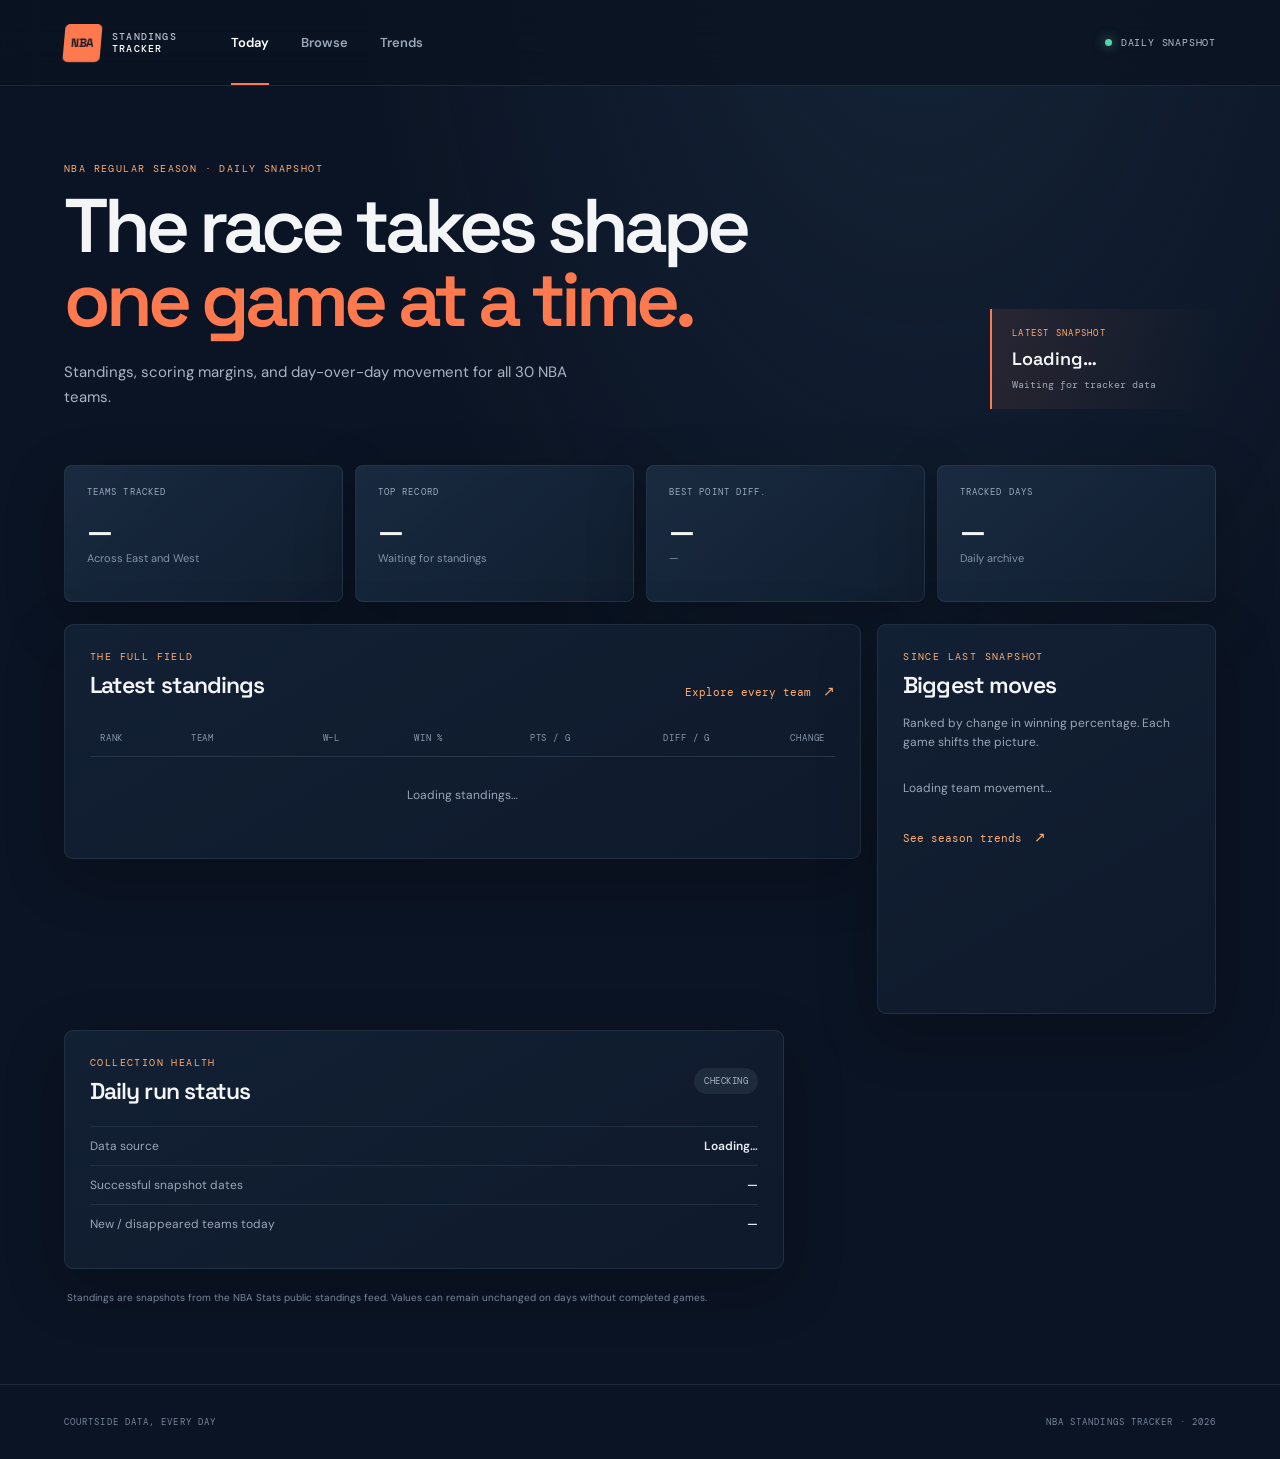
==== site/index.html @ 02a45464 "Build Today Browse and Trends pages" ====
<!doctype html>
<html lang="en">
<head>
  <meta charset="utf-8">
  <meta name="viewport" content="width=device-width, initial-scale=1">
  <meta name="theme-color" content="#0b1424">
  <meta name="description" content="A daily NBA standings tracker with historical trends and team-level snapshots.">
  <link rel="manifest" href="manifest.webmanifest">
  <link rel="icon" href="icon.svg" type="image/svg+xml">
  <link rel="stylesheet" href="assets/site.css">
  <title>NBA Standings Tracker · Today</title>
</head>
<body data-page="today">
  <header class="site-header">
    <a class="brand" href="index.html" aria-label="NBA Standings Tracker home">
      <span class="brand-mark">NBA</span><span>STANDINGS<br><b>TRACKER</b></span>
    </a>
    <nav aria-label="Main navigation">
      <a class="active" href="index.html">Today</a>
      <a href="browse.html">Browse</a>
      <a href="trends.html">Trends</a>
    </nav>
    <div class="live-label"><span class="pulse"></span> DAILY SNAPSHOT</div>
  </header>

  <main class="page-shell">
    <section class="hero hero-today">
      <div>
        <p id="season-label" class="eyebrow">NBA REGULAR SEASON · DAILY SNAPSHOT</p>
        <h1>The race takes shape<br><em>one game at a time.</em></h1>
        <p class="hero-copy">Standings, scoring margins, and day-over-day movement for all 30 NBA teams.</p>
      </div>
      <div class="snapshot-stamp">
        <span class="eyebrow">LATEST SNAPSHOT</span>
        <strong id="snapshot-date">Loading…</strong>
        <small id="snapshot-time">Waiting for tracker data</small>
      </div>
    </section>

    <section class="metric-grid" aria-label="League snapshot metrics">
      <article class="metric-card"><span class="metric-label">TEAMS TRACKED</span><strong id="metric-teams">—</strong><small id="metric-teams-note">Across East and West</small></article>
      <article class="metric-card"><span class="metric-label">TOP RECORD</span><strong id="metric-leader">—</strong><small id="metric-record">Waiting for standings</small></article>
      <article class="metric-card"><span class="metric-label">BEST POINT DIFF.</span><strong id="metric-differential">—</strong><small id="metric-diff-team">—</small></article>
      <article class="metric-card"><span class="metric-label">TRACKED DAYS</span><strong id="metric-days">—</strong><small id="metric-run-status">Daily archive</small></article>
    </section>

    <section class="content-grid">
      <article class="panel panel-wide">
        <div class="section-heading">
          <div><p class="eyebrow">THE FULL FIELD</p><h2>Latest standings</h2></div>
          <a class="text-link" href="browse.html">Explore every team <span>↗</span></a>
        </div>
        <div class="table-wrap">
          <table id="today-table">
            <thead><tr><th>RANK</th><th>TEAM</th><th>W–L</th><th>WIN %</th><th>PTS / G</th><th>DIFF / G</th><th>CHANGE</th></tr></thead>
            <tbody><tr><td colspan="7" class="loading-cell">Loading standings…</td></tr></tbody>
          </table>
        </div>
      </article>
      <aside class="panel movers-panel">
        <div class="section-heading"><div><p class="eyebrow">SINCE LAST SNAPSHOT</p><h2>Biggest moves</h2></div></div>
        <p class="panel-intro">Ranked by change in winning percentage. Each game shifts the picture.</p>
        <div id="movers-list" class="movers-list"><p class="muted">Loading team movement…</p></div>
        <a class="text-link" href="trends.html">See season trends <span>↗</span></a>
      </aside>
    </section>

    <section class="panel source-panel">
      <div class="section-heading"><div><p class="eyebrow">COLLECTION HEALTH</p><h2>Daily run status</h2></div><span id="run-pill" class="status-pill status-unknown">Checking</span></div>
      <div class="status-row"><span>Data source</span><strong id="source-status">Loading…</strong></div>
      <div class="status-row"><span>Successful snapshot dates</span><strong id="successful-days">—</strong></div>
      <div class="status-row"><span>New / disappeared teams today</span><strong id="team-changes">—</strong></div>
      <p id="source-error" class="source-error" hidden></p>
    </section>
    <p class="data-note">Standings are snapshots from the NBA Stats public standings feed. Values can remain unchanged on days without completed games.</p>
  </main>

  <footer class="site-footer"><span>COURTSIDE DATA, EVERY DAY</span><span>NBA STANDINGS TRACKER · <span id="footer-year">2026</span></span></footer>
  <script src="assets/app.js" defer></script>
</body>
</html>
---- site/assets/site.css ----
@import url('https://fonts.googleapis.com/css2?family=DM+Mono:wght@400;500&family=DM+Sans:wght@400;500;600;700&family=Space+Grotesk:wght@400;500;600;700&display=swap');

:root{color-scheme:dark;--ink:#f4f5f6;--muted:#9aa6b6;--muted2:#708096;--night:#0b1424;--panel:#121f32;--panel2:#17263b;--line:#26364a;--orange:#ff794f;--orange2:#ffae71;--mint:#5bd3ad;--blue:#77b8ff;--red:#ff777d;--shadow:0 18px 60px rgba(0,0,0,.24);font-family:'DM Sans',sans-serif;font-synthesis:none;text-rendering:optimizeLegibility}
*{box-sizing:border-box}html{min-width:320px;background:var(--night);scroll-behavior:smooth}body{margin:0;color:var(--ink);background:radial-gradient(ellipse at 72% -12%,rgba(66,111,149,.19),transparent 36rem),var(--night);min-height:100vh}a{color:inherit;text-decoration:none}button,input,select{font:inherit;color:inherit}.site-header{height:86px;padding:0 max(5vw,24px);display:flex;align-items:center;gap:54px;border-bottom:1px solid rgba(148,170,194,.14);background:rgba(10,19,33,.8);position:sticky;top:0;z-index:5;backdrop-filter:blur(18px)}.brand{display:flex;align-items:center;gap:11px;font:500 10px/1.12 'DM Mono',monospace;letter-spacing:.12em;color:#b7c1d0}.brand b{color:white}.brand-mark{width:37px;height:38px;display:grid;place-items:center;background:var(--orange);color:#111a29;font:700 12px 'Space Grotesk',sans-serif;letter-spacing:-.04em;transform:skew(-5deg);border-radius:5px}.site-header nav{height:100%;display:flex;align-items:stretch;gap:32px}.site-header nav a{height:100%;display:flex;align-items:center;position:relative;color:#9ba8ba;font-size:13px;font-weight:600}.site-header nav a:hover,.site-header nav a.active{color:white}.site-header nav a.active:after{content:'';position:absolute;bottom:0;left:0;right:0;height:2px;background:var(--orange)}.live-label{margin-left:auto;font:10px 'DM Mono',monospace;letter-spacing:.08em;color:#b5c1d0;display:flex;align-items:center;gap:9px}.pulse{width:7px;height:7px;border-radius:50%;background:var(--mint);box-shadow:0 0 12px rgba(91,211,173,.75)}.page-shell{width:min(1440px,90vw);margin:0 auto 80px}.hero{padding:76px 0 56px;display:flex;justify-content:space-between;align-items:flex-end;gap:36px}.eyebrow{font:10px 'DM Mono',monospace;letter-spacing:.14em;color:var(--orange2);margin:0 0 14px}.hero h1,.page-intro h1{font:600 clamp(42px,6vw,76px)/.98 'Space Grotesk',sans-serif;letter-spacing:-.065em;margin:0;max-width:720px}.hero h1 em,.page-intro h1 em{color:var(--orange);font-style:normal}.hero-copy,.page-intro>p:last-child{max-width:520px;color:#a8b4c4;font-size:15px;line-height:1.65;margin:22px 0 0}.snapshot-stamp{width:226px;flex:none;padding:18px 20px;border-left:2px solid var(--orange);background:linear-gradient(100deg,rgba(255,121,79,.1),transparent);display:flex;flex-direction:column;gap:8px}.snapshot-stamp strong{font:600 18px 'Space Grotesk',sans-serif}.snapshot-stamp small{font:10px 'DM Mono',monospace;color:var(--muted)}.snapshot-stamp .eyebrow{font-size:9px;margin:0}.metric-grid{display:grid;grid-template-columns:repeat(4,1fr);gap:12px;margin-bottom:22px}.metric-card{min-height:137px;padding:20px 22px;background:linear-gradient(140deg,rgba(27,45,67,.9),rgba(17,30,48,.96));border:1px solid rgba(137,163,193,.12);border-radius:8px;box-shadow:var(--shadow);display:flex;flex-direction:column;align-items:flex-start}.metric-label{font:9px 'DM Mono',monospace;letter-spacing:.12em;color:#9aabbe}.metric-card strong{font:600 29px 'Space Grotesk',sans-serif;letter-spacing:-.04em;margin:14px 0 2px}.metric-card small{color:#8493a6;font-size:11px}.content-grid{display:grid;grid-template-columns:minmax(0,2fr) minmax(290px,.85fr);gap:16px;align-items:start}.panel{border:1px solid rgba(137,163,193,.13);background:linear-gradient(150deg,rgba(19,33,52,.97),rgba(15,27,44,.97));border-radius:9px;box-shadow:var(--shadow);padding:25px}.panel-wide{min-width:0}.section-heading{display:flex;justify-content:space-between;align-items:flex-end;gap:15px;margin-bottom:20px}.section-heading .eyebrow{margin-bottom:7px}.section-heading h2,.finding-card h2{font:600 23px 'Space Grotesk',sans-serif;letter-spacing:-.04em;margin:0}.text-link{font:11px 'DM Mono',monospace;color:var(--orange2);white-space:nowrap}.text-link span{font-size:14px;margin-left:5px}.table-wrap{width:100%;overflow:auto}table{width:100%;border-collapse:collapse;white-space:nowrap}th{font:9px 'DM Mono',monospace;letter-spacing:.09em;color:#8696aa;text-align:right;padding:12px 10px;border-bottom:1px solid var(--line)}th:first-child,td:first-child{text-align:left}th:nth-child(2),td:nth-child(2){text-align:left}td{font-size:12px;text-align:right;padding:11px 10px;border-bottom:1px solid rgba(47,65,87,.58);color:#dce3eb}tbody tr:hover{background:rgba(91,126,164,.08)}tbody tr:last-child td{border-bottom:0}.team-cell{display:flex;align-items:center;gap:10px;font-weight:700}.team-badge{width:26px;height:26px;display:grid;place-items:center;border-radius:7px;background:#1d3551;color:#c8ddf2;font:9px 'DM Mono',monospace}.team-badge.west{background:#3c2631;color:#ffb29a}.positive{color:var(--mint)!important}.negative{color:var(--red)!important}.neutral{color:#a7b2c0!important}.loading-cell{text-align:center!important;color:var(--muted);padding:30px!important}.movers-panel{min-height:390px}.panel-intro{font-size:12px;line-height:1.55;color:var(--muted);margin:-6px 0 16px}.movers-list{display:flex;flex-direction:column;margin-bottom:18px}.mover-row{display:grid;grid-template-columns:25px 1fr auto;align-items:center;gap:10px;padding:13px 0;border-bottom:1px solid rgba(47,65,87,.55)}.mover-rank{font:10px 'DM Mono',monospace;color:#78889c}.mover-name{font-size:12px;font-weight:700}.mover-note{display:block;color:var(--muted2);font-size:10px;margin-top:4px}.mover-value{font:11px 'DM Mono',monospace}.movers-panel>.text-link{display:block;margin-top:20px}.source-panel{margin-top:16px;max-width:720px}.source-panel .section-heading{align-items:center}.status-pill{font:9px 'DM Mono',monospace;letter-spacing:.05em;text-transform:uppercase;padding:7px 10px;border-radius:99px}.status-good{background:rgba(91,211,173,.1);color:var(--mint)}.status-bad{background:rgba(255,119,125,.11);color:var(--red)}.status-unknown{background:rgba(155,172,192,.1);color:#a8b4c4}.status-row{display:flex;justify-content:space-between;gap:15px;padding:11px 0;border-top:1px solid rgba(47,65,87,.55);font-size:12px;color:var(--muted)}.status-row strong{color:#e6ebf1;font-weight:600}.source-error{margin:12px 0 0;padding:11px;background:rgba(255,119,125,.08);border-radius:5px;color:#ff9ca1;font-size:11px;line-height:1.5}.data-note{font-size:10px;color:#76869b;margin:22px 3px}.site-footer{min-height:75px;padding:0 5vw;border-top:1px solid rgba(148,170,194,.14);display:flex;align-items:center;justify-content:space-between;color:#76869b;font:9px 'DM Mono',monospace;letter-spacing:.12em}.page-intro{padding:67px 0 34px}.page-intro h1{font-size:clamp(43px,6vw,68px)}.page-intro>p:last-child{margin-top:15px;max-width:610px;font-size:14px}.browse-panel{padding:22px 20px}.browse-toolbar{display:flex;gap:9px;align-items:center;flex-wrap:wrap;margin-bottom:17px}.search-control,.select-control{height:40px;border:1px solid #30435a;border-radius:5px;background:#0e1a2b;display:flex;align-items:center}.search-control{flex:1 1 210px;padding:0 11px;gap:8px;color:#9baabf}.search-control span[aria-hidden]{font-size:23px;line-height:1}.search-control input{width:100%;border:0;outline:0;background:transparent;font-size:12px}.search-control input::placeholder{color:#718198}.select-control select{height:100%;min-width:135px;border:0;outline:0;padding:0 26px 0 11px;background:transparent;color:#c4cfdd;font-size:11px}.select-control option{background:#121f32}.button{height:40px;border:1px solid #354b64;border-radius:5px;background:#172840;color:#bdc9d8;padding:0 13px;cursor:pointer;font-size:11px}.button:hover,.button[aria-pressed=true]{border-color:var(--orange);color:var(--orange2)}.table-meta{display:flex;justify-content:space-between;color:#7e8da2;font:9px 'DM Mono',monospace;padding:0 2px 11px}.browse-table-wrap{max-height:68vh}.browse-table-wrap th{position:sticky;top:0;background:#15243a;z-index:1}.browse-table-wrap th button{border:0;background:transparent;padding:0;color:inherit;font:inherit;letter-spacing:inherit;cursor:pointer}.browse-table-wrap th button:hover{color:var(--orange2)}.star-button{border:0;background:transparent;color:#718198;font-size:18px;cursor:pointer}.star-button.starred{color:#ffc36a}.trends-intro{padding-bottom:27px}.chart-panel{padding:24px 26px 18px}.subtle-tag{color:#8c9bb0;border:1px solid #304158;border-radius:99px;padding:7px 10px;font:9px 'DM Mono',monospace}.chart-controls{display:flex;gap:12px;flex-wrap:wrap;margin-bottom:18px}.chart-controls label{display:flex;flex-direction:column;gap:7px;color:#8e9eb2;font:9px 'DM Mono',monospace;letter-spacing:.1em}.chart-controls select{min-width:178px;height:37px;background:#0d1929;border:1px solid #2c4058;border-radius:5px;padding:0 10px;color:#dbe2ea;font:11px 'DM Sans',sans-serif;letter-spacing:normal}.chart-controls select[multiple]{height:37px}.chart-wrap{width:100%;position:relative}.chart-large{height:340px}.chart-small{height:160px;margin-top:14px}.chart-wrap canvas{width:100%;height:100%;display:block}.chart-legend{display:flex;gap:14px;flex-wrap:wrap;margin-top:10px}.legend-item{display:flex;align-items:center;gap:6px;color:#aab6c4;font-size:10px}.legend-dot{width:7px;height:7px;border-radius:50%}.chart-footnote{font-size:10px;color:#74849a;margin:16px 0 0}.findings-grid{display:grid;grid-template-columns:repeat(2,minmax(0,1fr));gap:15px;margin-top:15px}.finding-card{min-height:310px;padding:23px}.finding-card h2{font-size:19px;min-height:48px}.finding-copy{font-size:12px;line-height:1.55;color:#9eacbd;min-height:55px;margin:12px 0 0}.finding-copy strong{color:var(--ink)}.sr-only{position:absolute;width:1px;height:1px;padding:0;margin:-1px;overflow:hidden;clip:rect(0,0,0,0);white-space:nowrap;border:0}.muted{color:var(--muted);font-size:12px}
@media(max-width:1000px){.content-grid{grid-template-columns:1fr}.movers-panel{min-height:0}.metric-grid{grid-template-columns:repeat(2,1fr)}.source-panel{max-width:none}.movers-list{display:grid;grid-template-columns:repeat(2,1fr);column-gap:20px}.movers-panel>.text-link{display:inline-block}.site-header{gap:35px}}
@media(max-width:680px){.site-header{height:70px;padding:0 18px;gap:18px}.brand{gap:7px;font-size:8px}.brand-mark{width:32px;height:32px;font-size:10px}.site-header nav{gap:15px}.site-header nav a{font-size:11px}.live-label{display:none}.page-shell{width:calc(100% - 32px)}.hero{padding:52px 0 31px;display:block}.hero h1{font-size:48px}.hero-copy{font-size:13px}.snapshot-stamp{width:auto;margin-top:24px;max-width:260px}.metric-grid{gap:8px}.metric-card{min-height:115px;padding:15px}.metric-card strong{font-size:23px}.metric-label{font-size:8px}.metric-card small{font-size:9px}.panel{padding:18px 15px}.section-heading h2{font-size:20px}.text-link{font-size:9px}.content-grid{gap:10px}.movers-list{display:flex}.page-intro{padding:48px 0 24px}.page-intro h1{font-size:47px}.page-intro>p:last-child{font-size:12px}.browse-toolbar{align-items:stretch}.search-control{flex-basis:100%}.select-control{flex:1}.select-control select{width:100%;min-width:0}.button{flex:1}.browse-panel{padding:15px 10px}.table-meta{font-size:8px}.chart-panel{padding:18px 14px 14px}.chart-large{height:280px}.findings-grid{grid-template-columns:1fr}.finding-card{min-height:285px}.chart-small{height:145px}.site-footer{padding:0 16px;font-size:7px;letter-spacing:.07em}.snapshot-stamp strong{font-size:16px}}
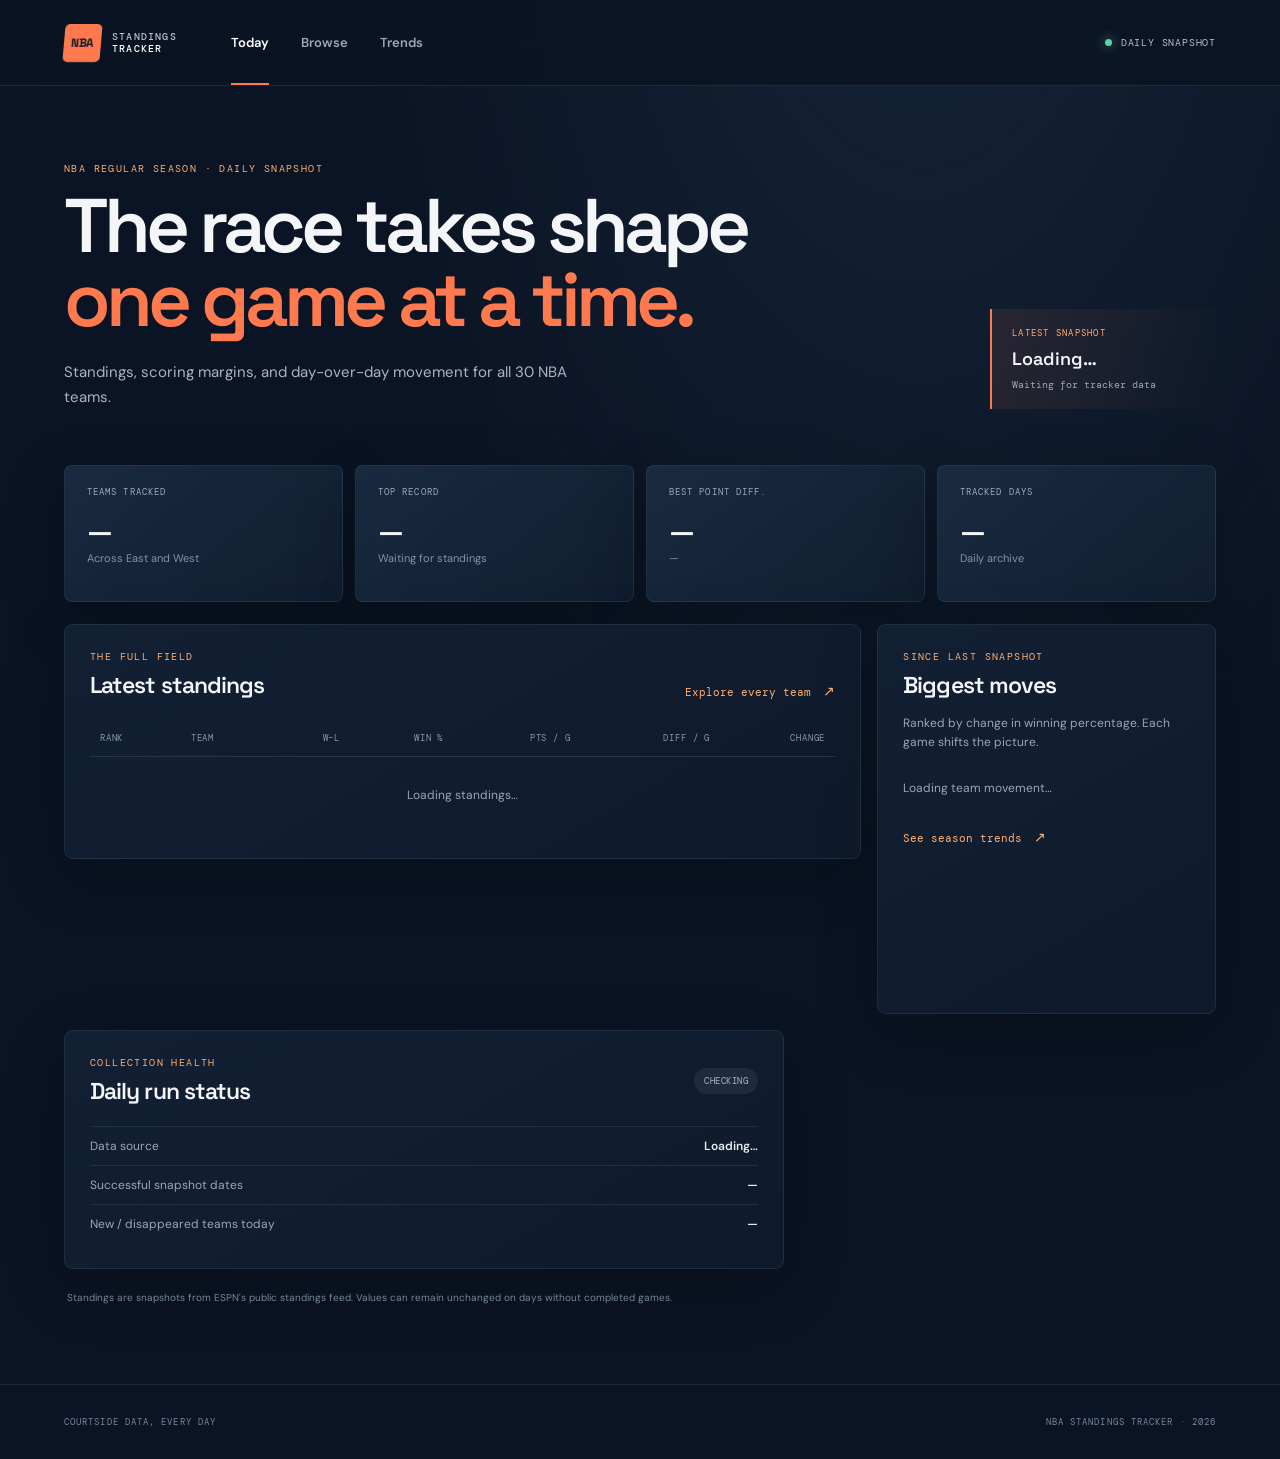
==== commit 98ab87a1: "Use ESPN standings and fix workflow project root" ====
--- a/site/index.html
+++ b/site/index.html
@@ -72,7 +72,7 @@
       <div class="status-row"><span>New / disappeared teams today</span><strong id="team-changes">—</strong></div>
       <p id="source-error" class="source-error" hidden></p>
     </section>
-    <p class="data-note">Standings are snapshots from the NBA Stats public standings feed. Values can remain unchanged on days without completed games.</p>
+    <p class="data-note">Standings are snapshots from ESPN's public standings feed. Values can remain unchanged on days without completed games.</p>
   </main>
 
   <footer class="site-footer"><span>COURTSIDE DATA, EVERY DAY</span><span>NBA STANDINGS TRACKER · <span id="footer-year">2026</span></span></footer>
